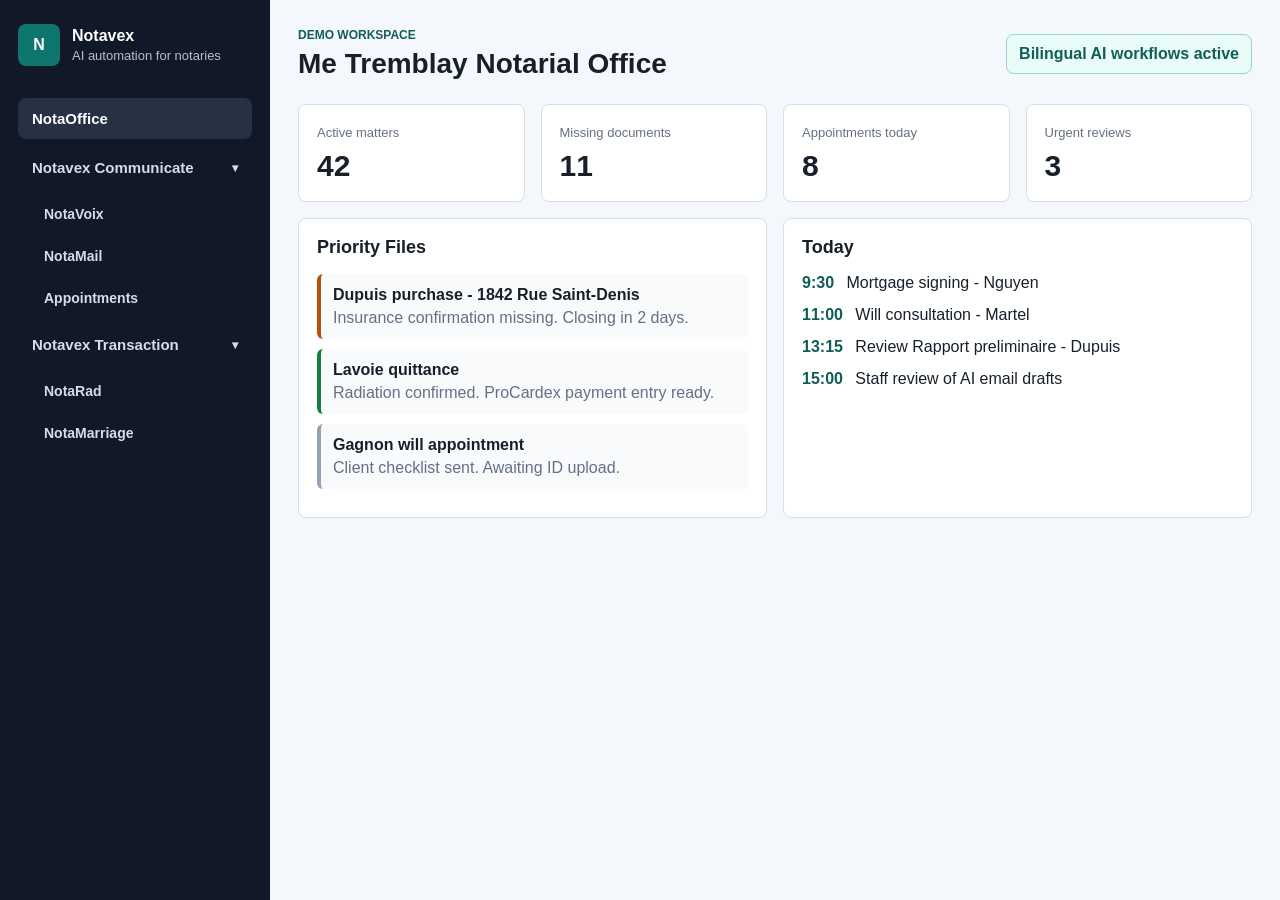
==== notarix-mockup/index.html @ 2f9be07c "Add Notavex demo site" ====
<!doctype html>
<html lang="en">
<head>
  <meta charset="utf-8">
  <meta name="viewport" content="width=device-width, initial-scale=1">
  <title>Notavex Demo</title>
  <link rel="stylesheet" href="styles.css">
</head>
<body>
  <aside class="sidebar">
    <div class="brand">
      <div class="mark">N</div>
      <div>
        <strong>Notavex</strong>
        <span>AI automation for notaries</span>
      </div>
    </div>
    <nav>
      <button class="nav active" data-view="office">NotaOffice</button>
      <button class="nav nav-parent" id="toggleCommunicate" type="button" aria-expanded="true">Notavex Communicate</button>
      <div class="nav-group" id="communicateGroup">
        <button class="nav nav-child" data-view="voix">NotaVoix</button>
        <button class="nav nav-child" data-view="mail">NotaMail</button>
        <button class="nav nav-child" data-view="appointments">Appointments</button>
      </div>
      <button class="nav nav-parent" id="toggleTransaction" type="button" aria-expanded="true">Notavex Transaction</button>
      <div class="nav-group" id="transactionGroup">
        <button class="nav nav-child" data-view="rad">NotaRad</button>
        <button class="nav nav-child" data-view="marriage">NotaMarriage</button>
      </div>
    </nav>
  </aside>

  <main>
    <header class="topbar">
      <div>
        <p class="eyebrow">Demo workspace</p>
        <h1>Me Tremblay Notarial Office</h1>
      </div>
      <div class="status-pill">Bilingual AI workflows active</div>
    </header>

    <section class="view active" id="office">
      <div class="metrics">
        <article><span>Active matters</span><strong>42</strong></article>
        <article><span>Missing documents</span><strong>11</strong></article>
        <article><span>Appointments today</span><strong>8</strong></article>
        <article><span>Urgent reviews</span><strong>3</strong></article>
      </div>
      <div class="grid two">
        <section class="panel">
          <h2>Priority Files</h2>
          <div class="matter warning">
            <strong>Dupuis purchase - 1842 Rue Saint-Denis</strong>
            <span>Insurance confirmation missing. Closing in 2 days.</span>
          </div>
          <div class="matter success">
            <strong>Lavoie quittance</strong>
            <span>Radiation confirmed. ProCardex payment entry ready.</span>
          </div>
          <div class="matter">
            <strong>Gagnon will appointment</strong>
            <span>Client checklist sent. Awaiting ID upload.</span>
          </div>
        </section>
        <section class="panel">
          <h2>Today</h2>
          <ul class="timeline">
            <li><b>9:30</b> Mortgage signing - Nguyen</li>
            <li><b>11:00</b> Will consultation - Martel</li>
            <li><b>13:15</b> Review Rapport preliminaire - Dupuis</li>
            <li><b>15:00</b> Staff review of AI email drafts</li>
          </ul>
        </section>
      </div>
    </section>

    <section class="view" id="voix">
      <div class="metrics">
        <article><span>Calls today</span><strong>16</strong></article>
        <article><span>Contacts captured</span><strong>11</strong></article>
        <article><span>Converted to email</span><strong>5</strong></article>
        <article><span>Succession billable</span><strong>3.25 h</strong></article>
      </div>
      <div class="voice-layout">
        <section class="panel call-list-panel">
          <div class="mail-list-head">
            <h2>Call Log</h2>
            <span>Name, number, and email captured</span>
          </div>
          <div class="call-scroll">
            <div class="call-section-title">Incoming Calls</div>
            <button class="call-row" data-call="realEstate">
              <strong>Mariana Costa</strong>
              <time>May 13, 2026 - 10:23</time>
              <span>Incoming call - Real estate</span>
              <em>Converted to email</em>
            </button>
            <button class="call-row" data-call="testament">
              <strong>Claire Bouchard</strong>
              <time>May 13, 2026 - 09:48</time>
              <span>Incoming call - Testament & Mandate</span>
              <em>Appointment booked</em>
            </button>
            <button class="call-row" data-call="consultation">
              <strong>Robert Paquette</strong>
              <time>May 12, 2026 - 14:02</time>
              <span>Incoming call - Consultation juridique</span>
              <em>Escalated</em>
            </button>
            <div class="call-section-title">Outgoing Calls</div>
            <button class="call-row active" data-call="succession">
              <strong>Amelie Roy</strong>
              <time>May 13, 2026 - 10:51</time>
              <span>Outgoing call - Succession</span>
              <em>18 min - billed 0.50 h</em>
            </button>
            <button class="call-row" data-call="copies">
              <strong>Julie Moreau</strong>
              <time>May 12, 2026 - 16:10</time>
              <span>Outgoing call - Certified copies</span>
              <em>6 min - no bill</em>
            </button>
          </div>
        </section>

        <section class="panel call-detail-panel">
          <div class="message-meta">
            <div>
              <p class="eyebrow">Call Transcript</p>
              <h2 id="callTitle">Outgoing call - Succession</h2>
            </div>
            <span id="callBilling">18 min - billed 0.50 h</span>
          </div>
          <dl class="call-facts">
            <dt>Client</dt><dd id="callClient">Amelie Roy</dd>
            <dt>Number</dt><dd id="callNumber">514-555-0198</dd>
            <dt>Email</dt><dd id="callEmail">amelie.roy@example.com</dd>
            <dt>Time</dt><dd id="callTime">May 13, 2026 - 10:51</dd>
            <dt>Direction</dt><dd id="callDirection">Outgoing</dd>
          </dl>
          <div class="transcript" id="callTranscript">
            <p><b>NotaVoix:</b> Bonjour, suis-je bien avec Mme Amelie Roy?</p>
            <p><b>Client:</b> Oui, c'est Amelie Roy.</p>
            <p><b>NotaVoix:</b> Merci. Je confirme que ce numero est le 514-555-0198. Je vous appelle au sujet du dossier de succession de votre pere.</p>
            <p><b>Summary:</b> Client identity confirmed, succession documents explained, follow-up email requested.</p>
          </div>
          <div class="actions">
            <button id="convertCallEmail" type="button">Convert to email</button>
            <button class="secondary" type="button">Attach to file</button>
            <button class="secondary" type="button">Create task</button>
          </div>
          <div id="callEmailLink" class="send-status">Email draft ready: succession checklist for Amelie Roy.</div>
        </section>
      </div>

      <div class="grid two">
        <section class="panel">
          <h2>Client Contacts</h2>
          <table class="contacts-table">
            <thead>
              <tr><th>Name</th><th>Phone</th><th>Email</th><th>Source</th></tr>
            </thead>
            <tbody>
              <tr><td>Amelie Roy</td><td>514-555-0198</td><td>amelie.roy@example.com</td><td>Succession call</td></tr>
              <tr><td>Mariana Costa</td><td>+55 21 5555-0148</td><td>mariana.costa@example.com</td><td>WhatsApp + call</td></tr>
              <tr><td>Claire Bouchard</td><td>438-555-0109</td><td>claire.bouchard@example.com</td><td>Testament call</td></tr>
              <tr><td>Robert Paquette</td><td>450-555-0177</td><td>robert.paquette@example.com</td><td>Consultation call</td></tr>
            </tbody>
          </table>
        </section>
        <section class="panel">
          <h2>Pickup Script</h2>
          <div class="checklist">
            <label><input type="checkbox" checked> Ask caller's full name before discussing the file</label>
            <label><input type="checkbox" checked> Capture phone number shown at pickup</label>
            <label><input type="checkbox" checked> Request and confirm email address for follow-up</label>
            <label><input type="checkbox" checked> Confirm service category</label>
            <label><input type="checkbox" checked> Log transcript and summary to contact record</label>
          </div>
        </section>
      </div>
    </section>

    <section class="view" id="mail">
      <div class="mail-toolbar panel">
        <div>
          <p class="eyebrow">NotaMail</p>
          <h2>Connected Mailbox</h2>
          <span>Synced with Gmail: reception@metremblay.ca</span>
        </div>
        <div class="mail-actions">
          <button type="button" id="composeMail">Compose</button>
          <button class="secondary" type="button">Sync Gmail</button>
        </div>
      </div>

      <div class="mailbox full">
        <section class="panel mail-folders">
          <button class="folder active" type="button">Unified Inbox <span>23</span></button>
          <button class="folder channel" type="button">Email <span>18</span></button>
          <button class="folder channel" type="button">WhatsApp <span>5</span></button>
          <button class="folder" type="button">Sent <span>42</span></button>
          <button class="folder" type="button">Drafts <span>7</span></button>
          <button class="folder" type="button">Scheduled <span>5</span></button>
          <button class="folder" type="button">Escalated <span>3</span></button>
          <button class="folder" type="button">Archived</button>
          <button class="category-toggle" type="button" id="toggleAiSections" aria-expanded="true">
            <span>AI Sections</span>
            <em>7</em>
          </button>
          <div class="category-group" id="aiSections">
            <button class="folder category" type="button">Real estate <span>9</span></button>
            <button class="folder category" type="button">Testament & Mandate <span>7</span></button>
            <button class="folder category" type="button">Quittance / mainlevee <span>6</span></button>
            <button class="folder category" type="button">Copies, declarations & invitations <span>5</span></button>
            <button class="folder category" type="button">Marriage et Contrat de Marriage <span>3</span></button>
            <button class="folder category" type="button">Consultation juridique <span>3</span></button>
            <button class="folder category" type="button">Succession <span>4</span></button>
          </div>
          <div class="sync-note">Messages stay in Gmail and WhatsApp Business. Notavex manages replies, labels, scheduling, and client-file logs from one place.</div>
        </section>

        <section class="panel mail-list">
          <div class="mail-list-head">
            <h2>Inbox</h2>
            <span>Last 5 shown</span>
          </div>
          <div class="email-scroll">
            <button class="email active" data-email="appointment">
              <strong>Sarah Pelletier</strong>
              <time>May 13, 2026 - 10:42</time>
              <span>Appointment request</span>
              <em><b>Email</b> Auto reply ready</em>
            </button>
            <button class="email whatsapp" data-email="whatsappRealEstate">
              <strong>Mariana Costa</strong>
              <time>May 13, 2026 - 10:36</time>
              <span>International real estate intake</span>
              <em><b>WhatsApp</b> Reply ready</em>
            </button>
            <button class="email" data-email="documents">
              <strong>Minh Nguyen</strong>
              <time>May 13, 2026 - 10:18</time>
              <span>Missing insurance proof</span>
              <em><b>Email</b> Draft ready</em>
            </button>
            <button class="email whatsapp" data-email="whatsappInvitation">
              <strong>Ahmed Benali</strong>
              <time>May 13, 2026 - 10:04</time>
              <span>Letter of invitation</span>
              <em><b>WhatsApp</b> Requirements ready</em>
            </button>
            <button class="email" data-email="legal">
              <strong>Elise Martel</strong>
              <time>May 13, 2026 - 09:57</time>
              <span>Question about servitude</span>
              <em><b>Email</b> Escalate</em>
            </button>
            <button class="email" data-email="sent">
              <strong>Me Tremblay</strong>
              <time>May 13, 2026 - 09:31</time>
              <span>Checklist sent to Marc Lavoie</span>
              <em><b>Email</b> Sent via Gmail</em>
            </button>
            <button class="email" data-email="testament">
              <strong>Claire Bouchard</strong>
              <time>May 13, 2026 - 08:44</time>
              <span>Testament & Mandate section</span>
              <em><b>Email</b> Checklist prepared</em>
            </button>
            <button class="email older whatsapp" data-email="whatsappSuccession">
              <strong>Sofia Pereira</strong>
              <time>May 12, 2026 - 17:10</time>
              <span>Succession from abroad</span>
              <em><b>WhatsApp</b> Intake ready</em>
            </button>
            <button class="email older" data-email="mandate">
              <strong>Andre Gagnon</strong>
              <time>May 12, 2026 - 16:20</time>
              <span>Testament & Mandate section</span>
              <em>Draft ready</em>
            </button>
            <button class="email older" data-email="quittance">
              <strong>Marc Lavoie</strong>
              <time>May 12, 2026 - 13:47</time>
              <span>Quittance/mainlevee follow-up</span>
              <em>Status reply ready</em>
            </button>
            <button class="email older" data-email="certifiedCopies">
              <strong>Julie Moreau</strong>
              <time>May 12, 2026 - 11:33</time>
              <span>Copies, declarations & invitations</span>
              <em>Fee reply ready</em>
            </button>
            <button class="email older" data-email="swornDeclaration">
              <strong>Karim Haddad</strong>
              <time>May 12, 2026 - 10:05</time>
              <span>Copies, declarations & invitations</span>
              <em>Appointment reply ready</em>
            </button>
            <button class="email older" data-email="invitation">
              <strong>Patricia Simard</strong>
              <time>May 11, 2026 - 16:52</time>
              <span>Copies, declarations & invitations</span>
              <em>Requirements ready</em>
            </button>
            <button class="email older" data-email="marriage">
              <strong>Laurence Cote</strong>
              <time>May 11, 2026 - 15:38</time>
              <span>Marriage et Contrat de Marriage</span>
              <em>Intake ready</em>
            </button>
            <button class="email older" data-email="consultation">
              <strong>Robert Paquette</strong>
              <time>May 11, 2026 - 14:26</time>
              <span>Consultation juridique</span>
              <em>Escalate to notary</em>
            </button>
            <button class="email older" data-email="succession">
              <strong>Amelie Roy</strong>
              <time>May 11, 2026 - 09:12</time>
              <span>Succession</span>
              <em>Intake checklist ready</em>
            </button>
          </div>
        </section>

        <section class="panel mail-reader">
          <div class="message-meta">
            <div>
              <p class="eyebrow">Message</p>
              <h2 id="emailSubject">Appointment request</h2>
            </div>
            <span id="emailStatus">Auto reply ready</span>
          </div>
          <div class="message-card" id="emailMessage">
            <p><b>From:</b> Sarah Pelletier &lt;sarah.pelletier@example.com&gt;</p>
            <p>Bonjour, j'aimerais prendre rendez-vous pour ouvrir un dossier d'achat immobilier. Avez-vous des disponibilites cette semaine?</p>
          </div>
          <h2>Reply Composer</h2>
          <div id="emailDraft" class="draft">
            <p>Bonjour Mme Pelletier,</p>
            <p>Merci pour votre message. Me Tremblay est disponible mardi a 10 h 30, mercredi a 14 h, ou jeudi a 9 h 15 pour votre rendez-vous de testament.</p>
            <p>Veuillez confirmer la plage qui vous convient.</p>
          </div>
          <div class="actions">
            <button id="sendMail" type="button">Send through Gmail</button>
            <button class="secondary">Edit</button>
            <button class="secondary">Schedule</button>
          </div>
          <div id="sendStatus" class="send-status">Ready to send from reception@metremblay.ca.</div>
        </section>
      </div>

      <section class="panel compose-panel" id="composePanel">
        <div class="message-meta">
          <div>
            <p class="eyebrow">New Email</p>
            <h2>Compose in Notavex</h2>
          </div>
          <span>Will send through Gmail</span>
        </div>
        <form class="compose-form">
          <label>To <input type="email" value="client@example.com"></label>
          <label>Subject <input type="text" value="Documents requis pour votre rendez-vous"></label>
          <label>Message <textarea>Bonjour, voici la liste des documents requis pour votre rendez-vous. Vous pouvez les transmettre par le lien securise ci-dessous.</textarea></label>
          <div class="actions">
            <button type="button" id="sendComposedMail">Send</button>
            <button class="secondary" type="button" id="closeCompose">Close</button>
          </div>
        </form>
      </section>
    </section>

    <section class="view" id="appointments">
      <div class="metrics">
        <article><span>Booked today</span><strong>8</strong></article>
        <article><span>Confirmed</span><strong>6</strong></article>
        <article><span>Waiting for documents</span><strong>4</strong></article>
        <article><span>Open slots</span><strong>5</strong></article>
      </div>
      <div class="calendar-shell">
        <section class="panel calendar-panel">
          <div class="calendar-head">
            <div>
              <h2>Appointment Calendar</h2>
              <span>Week of May 18, 2026</span>
            </div>
            <div class="calendar-controls">
              <button class="secondary" type="button">Today</button>
              <button class="secondary" type="button">Week</button>
            </div>
          </div>
          <div class="calendar-grid">
            <div class="time-col">
              <span></span>
              <span>09:00</span>
              <span>10:00</span>
              <span>11:00</span>
              <span>12:00</span>
              <span>13:00</span>
              <span>14:00</span>
              <span>15:00</span>
            </div>
            <div class="day-col">
              <div class="day-head">Mon <strong>18</strong></div>
              <button class="calendar-event confirmed" data-appointment="nguyen">
                <time>09:30</time>
                <strong>Mortgage signing</strong>
                <span>Minh Nguyen</span>
              </button>
              <button class="calendar-event open" type="button">
                <time>14:00</time>
                <strong>Open slot</strong>
                <span>45 min</span>
              </button>
            </div>
            <div class="day-col">
              <div class="day-head">Tue <strong>19</strong></div>
              <button class="calendar-event warning" data-appointment="martel">
                <time>11:00</time>
                <strong>Will consultation</strong>
                <span>Elise Martel</span>
              </button>
              <button class="calendar-event internal" data-appointment="dupuis">
                <time>13:15</time>
                <strong>Rapport review</strong>
                <span>Dupuis purchase</span>
              </button>
            </div>
            <div class="day-col today">
              <div class="day-head">Wed <strong>20</strong></div>
              <button class="calendar-event new selected" data-appointment="pelletier">
                <time>14:00</time>
                <strong>Real estate intake</strong>
                <span>Sarah Pelletier</span>
              </button>
            </div>
            <div class="day-col">
              <div class="day-head">Thu <strong>21</strong></div>
              <button class="calendar-event open" type="button">
                <time>09:15</time>
                <strong>Open slot</strong>
                <span>60 min</span>
              </button>
              <button class="calendar-event confirmed" data-appointment="lavoie">
                <time>15:30</time>
                <strong>Quittance follow-up</strong>
                <span>Marc Lavoie</span>
              </button>
            </div>
            <div class="day-col">
              <div class="day-head">Fri <strong>22</strong></div>
              <button class="calendar-event open" type="button">
                <time>11:30</time>
                <strong>Open slot</strong>
                <span>30 min</span>
              </button>
            </div>
          </div>
        </section>

        <section class="panel appointment-detail">
          <p class="eyebrow">Appointment Details</p>
          <h2 id="detailTitle">Real estate intake</h2>
          <dl>
            <dt>Client</dt><dd id="detailClient">Sarah Pelletier</dd>
            <dt>Time</dt><dd id="detailTime">Wednesday, May 20 at 14:00</dd>
            <dt>Status</dt><dd id="detailStatus">Tracked booking</dd>
            <dt>Source</dt><dd id="detailSource">Booked by NotaMail</dd>
            <dt>Documents</dt><dd id="detailDocs">Checklist sent, ID pending</dd>
          </dl>
          <div class="detail-actions">
            <button type="button">Confirm</button>
            <button class="secondary" type="button">Reschedule</button>
          </div>
          <h2>Book Appointment</h2>
          <form class="booking-form">
            <label>
              Client
              <input type="text" value="Sarah Pelletier">
            </label>
            <label>
              Service
              <select>
                <option>Real estate purchase</option>
                <option>Will consultation</option>
                <option>Mandate of protection</option>
                <option>Marriage contract</option>
              </select>
            </label>
            <label>
              Preferred language
              <select>
                <option>French</option>
                <option>English</option>
              </select>
            </label>
            <label>
              Slot
              <select>
                <option>Thursday, 14:00</option>
                <option>Friday, 09:15</option>
                <option>Friday, 11:30</option>
              </select>
            </label>
            <button type="button" id="bookAppointment">Book and send checklist</button>
          </form>
        </section>
      </div>

      <div class="grid two">
        <section class="panel">
          <h2>Available Slots</h2>
          <div class="slot-grid">
            <button class="slot">Thu 14:00</button>
            <button class="slot">Fri 09:15</button>
            <button class="slot">Fri 11:30</button>
            <button class="slot">Mon 10:00</button>
            <button class="slot">Mon 15:45</button>
          </div>
        </section>
        <section class="panel">
          <h2>Automation Tracking</h2>
          <div class="checklist">
            <label><input type="checkbox" checked> Calendar invite sent</label>
            <label><input type="checkbox" checked> SMS confirmation queued</label>
            <label><input type="checkbox" checked> Document checklist selected</label>
            <label><input type="checkbox" checked> Reminder scheduled 5 business days before</label>
          </div>
        </section>
      </div>
    </section>

    <section class="view" id="rad">
      <section class="panel wide">
        <h2>Quittance / Mainlevee Workflow</h2>
        <div class="steps">
          <div class="step done">Mandate accepted</div>
          <div class="step done">Certified statement received</div>
          <div class="step done">Draft generated</div>
          <div class="step done">Registry submitted</div>
          <div class="step current">Index confirmation</div>
          <div class="step">ProCardex payment</div>
        </div>
      </section>
      <div class="grid two">
        <section class="panel">
          <h2>File Data</h2>
          <dl>
            <dt>Client</dt><dd>Marc Lavoie</dd>
            <dt>Lot</dt><dd>2 345 991, Montreal</dd>
            <dt>Creditor</dt><dd>Banque Nationale</dd>
            <dt>Act</dt><dd>Quittance totale</dd>
          </dl>
        </section>
        <section class="panel">
          <h2>Compliance Gate</h2>
          <div class="checklist">
            <label><input type="checkbox" checked> Certificat de requisition received</label>
            <label><input type="checkbox" checked> Inscription number captured</label>
            <label><input type="checkbox"> Radiation visible on Index des immeubles</label>
            <label><input type="checkbox"> Payment entry released</label>
          </div>
        </section>
      </div>
      <section class="panel wide">
        <p class="eyebrow">NotaRad Subsection</p>
        <h2>NotaRapport - Lender Report Automation</h2>
        <table>
          <thead>
            <tr><th>Report</th><th>Status</th><th>Blocking Item</th><th>Next Action</th></tr>
          </thead>
          <tbody>
            <tr><td>Rapport preliminaire</td><td>Ready for review</td><td>None</td><td>Notary signature</td></tr>
            <tr><td>Insurance validation</td><td>Flagged</td><td>Lender clause missing</td><td>Request corrected proof</td></tr>
            <tr><td>Rapport final</td><td>Pending</td><td>Publication number</td><td>Wait for registry confirmation</td></tr>
          </tbody>
        </table>
      </section>
    </section>

    <section class="view" id="marriage">
      <div class="metrics">
        <article><span>Active marriage files</span><strong>12</strong></article>
        <article><span>Contracts in draft</span><strong>5</strong></article>
        <article><span>Ceremonies scheduled</span><strong>4</strong></article>
        <article><span>Missing documents</span><strong>7</strong></article>
      </div>
      <section class="panel wide">
        <p class="eyebrow">Notavex Transaction</p>
        <h2>NotaMarriage</h2>
        <div class="steps">
          <div class="step done">Client intake</div>
          <div class="step done">Identity verified</div>
          <div class="step current">Contract draft</div>
          <div class="step">Review meeting</div>
          <div class="step">Marriage ceremony</div>
          <div class="step">Archive file</div>
        </div>
      </section>
      <div class="grid two">
        <section class="panel">
          <h2>Contracts</h2>
          <div class="matter warning">
            <strong>Cote / Tremblay marriage contract</strong>
            <span>Draft ready. Financial disclosure checklist pending.</span>
          </div>
          <div class="matter">
            <strong>Nguyen / Roy contract update</strong>
            <span>Review meeting scheduled for Friday at 11:30.</span>
          </div>
        </section>
        <section class="panel">
          <h2>Marriage</h2>
          <div class="matter success">
            <strong>Laurence Cote ceremony</strong>
            <span>Ceremony scheduled. IDs received for both future spouses.</span>
          </div>
          <div class="matter">
            <strong>Benali / Simard inquiry</strong>
            <span>Waiting for date, venue, and witness information.</span>
          </div>
        </section>
      </div>
      <section class="panel wide">
        <h2>Required Information</h2>
        <table>
          <thead>
            <tr><th>Workflow</th><th>Required Items</th><th>Status</th><th>Next Action</th></tr>
          </thead>
          <tbody>
            <tr><td>Contracts</td><td>IDs, civil status, assets/debts summary, matrimonial regime instructions</td><td>Drafting</td><td>Send disclosure reminder</td></tr>
            <tr><td>Marriage</td><td>IDs, birth details, ceremony date, witnesses, location</td><td>Scheduled</td><td>Confirm ceremony packet</td></tr>
          </tbody>
        </table>
      </section>
    </section>
  </main>

  <script src="script.js"></script>
</body>
</html>
---- notarix-mockup/styles.css ----
:root {
  --ink: #17202a;
  --muted: #667085;
  --line: #d8dee8;
  --panel: #ffffff;
  --soft: #f4f7fb;
  --accent: #0f766e;
  --accent-dark: #115e59;
  --warn: #b45309;
  --good: #15803d;
}

* {
  box-sizing: border-box;
}

body {
  margin: 0;
  min-height: 100vh;
  color: var(--ink);
  background: var(--soft);
  font-family: Arial, Helvetica, sans-serif;
  display: flex;
}

.sidebar {
  width: 270px;
  background: #111827;
  color: white;
  padding: 24px 18px;
  display: flex;
  flex-direction: column;
  gap: 32px;
}

.brand {
  display: flex;
  gap: 12px;
  align-items: center;
}

.brand span {
  display: block;
  color: #b8c0cc;
  font-size: 13px;
  margin-top: 3px;
}

.mark {
  width: 42px;
  height: 42px;
  display: grid;
  place-items: center;
  background: var(--accent);
  border-radius: 8px;
  font-weight: 800;
}

nav {
  display: grid;
  gap: 8px;
}

.nav {
  border: 0;
  border-radius: 8px;
  padding: 12px 14px;
  text-align: left;
  color: #d7dde8;
  background: transparent;
  font-size: 15px;
  cursor: pointer;
}

.nav.active,
.nav:hover {
  background: #263244;
  color: white;
}

.nav-parent {
  display: flex;
  align-items: center;
  justify-content: space-between;
}

.nav-parent::after {
  content: "▾";
  font-size: 12px;
}

.nav-parent[aria-expanded="false"]::after {
  content: "▸";
}

.nav-group {
  display: grid;
  gap: 6px;
  padding-left: 14px;
}

.nav-group.collapsed {
  display: none;
}

.nav-child {
  font-size: 14px;
  padding: 10px 12px;
}

main {
  flex: 1;
  padding: 28px;
  overflow: auto;
}

.topbar {
  display: flex;
  align-items: center;
  justify-content: space-between;
  gap: 20px;
  margin-bottom: 24px;
}

.eyebrow {
  margin: 0 0 6px;
  color: var(--accent-dark);
  font-weight: 700;
  text-transform: uppercase;
  font-size: 12px;
}

h1,
h2 {
  margin: 0;
  letter-spacing: 0;
}

h1 {
  font-size: 28px;
}

h2 {
  font-size: 18px;
  margin-bottom: 16px;
}

.status-pill {
  border: 1px solid #99d5ce;
  background: #e9fbf8;
  color: var(--accent-dark);
  padding: 10px 12px;
  border-radius: 8px;
  font-weight: 700;
  white-space: nowrap;
}

.view {
  display: none;
}

.view.active {
  display: block;
}

.metrics,
.grid,
.mailbox,
.calendar-shell {
  display: grid;
  gap: 16px;
}

.metrics {
  grid-template-columns: repeat(4, minmax(0, 1fr));
  margin-bottom: 16px;
}

.metrics article,
.panel {
  background: var(--panel);
  border: 1px solid var(--line);
  border-radius: 8px;
  padding: 18px;
}

.metrics span {
  color: var(--muted);
  font-size: 13px;
}

.metrics strong {
  display: block;
  font-size: 30px;
  margin-top: 8px;
}

.two,
.mailbox {
  grid-template-columns: repeat(2, minmax(0, 1fr));
}

.mailbox.full {
  grid-template-columns: 190px 280px minmax(0, 1fr);
  align-items: start;
}

.wide {
  margin-bottom: 16px;
}

.matter {
  border-left: 4px solid #94a3b8;
  padding: 12px;
  background: #f8fafc;
  margin-bottom: 10px;
  border-radius: 6px;
}

.matter strong,
.matter span {
  display: block;
}

.matter span {
  color: var(--muted);
  margin-top: 5px;
}

.matter.warning {
  border-color: var(--warn);
}

.matter.success {
  border-color: var(--good);
}

.timeline {
  list-style: none;
  padding: 0;
  margin: 0;
  display: grid;
  gap: 14px;
}

.timeline b {
  color: var(--accent-dark);
  margin-right: 8px;
}

.call-layout,
.voice-layout {
  display: grid;
  grid-template-columns: 260px 1fr;
  gap: 16px;
}

.voice-layout {
  grid-template-columns: 360px minmax(0, 1fr);
  align-items: start;
  margin-bottom: 16px;
}

.phone-card {
  border: 1px solid var(--line);
  border-radius: 8px;
  padding: 18px;
  background: #f8fafc;
  display: grid;
  gap: 12px;
}

.phone-card span {
  color: var(--muted);
}

.phone-card strong {
  font-size: 22px;
}

.call-list-panel {
  display: grid;
  gap: 12px;
}

.call-scroll {
  max-height: 440px;
  overflow-y: auto;
  padding-right: 4px;
}

.call-section-title {
  color: var(--muted);
  font-size: 12px;
  font-weight: 800;
  margin: 8px 0 6px;
  text-transform: uppercase;
}

.call-row {
  width: 100%;
  display: grid;
  gap: 4px;
  margin-bottom: 10px;
  border: 1px solid var(--line);
  border-left: 4px solid #94a3b8;
  background: #f8fafc;
  color: var(--ink);
  text-align: left;
}

.call-row.active {
  border-color: #99d5ce;
  border-left-color: var(--accent);
  background: #e9fbf8;
}

.call-row strong,
.call-row time,
.call-row span,
.call-row em {
  display: block;
}

.call-row time,
.call-row span,
.call-row em {
  color: var(--muted);
  font-size: 13px;
}

.call-row em {
  color: var(--accent-dark);
  font-style: normal;
  font-weight: 800;
}

.call-facts {
  grid-template-columns: 88px 1fr;
  margin-bottom: 14px;
}

.contacts-table th,
.contacts-table td {
  font-size: 13px;
}

button {
  border: 0;
  background: var(--accent);
  color: white;
  border-radius: 8px;
  padding: 11px 14px;
  font-weight: 700;
  cursor: pointer;
}

button.secondary {
  background: #e5e7eb;
  color: var(--ink);
}

.transcript,
.draft,
.message-card {
  min-height: 190px;
  border: 1px solid var(--line);
  border-radius: 8px;
  padding: 16px;
  background: white;
  line-height: 1.5;
}

.message-card {
  min-height: 128px;
  margin-bottom: 16px;
}

.checklist {
  display: grid;
  gap: 12px;
}

.checklist label {
  display: flex;
  gap: 10px;
  align-items: center;
}

.mail-toolbar {
  display: flex;
  justify-content: space-between;
  gap: 16px;
  align-items: center;
  margin-bottom: 16px;
}

.mail-toolbar span,
.sync-note {
  color: var(--muted);
  font-size: 13px;
}

.mail-actions {
  display: flex;
  gap: 10px;
}

.mail-folders,
.mail-list {
  display: grid;
  gap: 8px;
}

.mail-list-head {
  display: flex;
  justify-content: space-between;
  gap: 10px;
  align-items: center;
}

.mail-list-head span {
  color: var(--muted);
  font-size: 12px;
  font-weight: 800;
}

.email-scroll {
  max-height: 525px;
  overflow-y: auto;
  padding-right: 4px;
}

.email-scroll::after {
  content: "Scroll for older messages";
  display: block;
  color: var(--muted);
  font-size: 12px;
  font-weight: 700;
  padding: 8px 4px 0;
  text-align: center;
}

.folder,
.category-toggle,
.email {
  width: 100%;
  display: flex;
  justify-content: space-between;
  gap: 10px;
  margin-bottom: 10px;
  background: #f8fafc;
  color: var(--ink);
  border: 1px solid var(--line);
}

.folder {
  margin-bottom: 0;
}

.folder span {
  color: var(--accent-dark);
}

.folder.active {
  background: #e9fbf8;
  border-color: #99d5ce;
}

.folder.channel {
  background: #fff;
}

.folder.category {
  padding-top: 9px;
  padding-bottom: 9px;
  font-size: 13px;
}

.category-toggle {
  align-items: center;
  margin: 10px 0 0;
  background: #eef2ff;
  color: #3730a3;
  border-color: #c7d2fe;
}

.category-toggle::before {
  content: "▾";
  font-size: 13px;
}

.category-toggle[aria-expanded="false"]::before {
  content: "▸";
}

.category-toggle em {
  background: white;
  border-radius: 8px;
  color: #3730a3;
  font-style: normal;
  padding: 4px 8px;
}

.category-group {
  display: grid;
  gap: 8px;
}

.category-group.collapsed {
  display: none;
}

.email.active {
  background: #e9fbf8;
  border-color: #99d5ce;
}

.email.whatsapp {
  border-left: 4px solid #16a34a;
}

.email {
  display: grid;
  text-align: left;
}

.email strong,
.email span,
.email em,
.email time {
  display: block;
}

.email span,
.email em,
.email time {
  color: var(--muted);
  font-size: 13px;
}

.email time {
  font-size: 12px;
}

.email em {
  color: var(--accent-dark);
  font-style: normal;
  font-weight: 700;
}

.email em b {
  display: inline-block;
  margin-right: 5px;
  border-radius: 8px;
  background: #dcfce7;
  color: #166534;
  padding: 2px 6px;
}

.message-meta {
  display: flex;
  justify-content: space-between;
  gap: 12px;
  align-items: start;
  margin-bottom: 14px;
}

.message-meta span,
.send-status {
  border-radius: 8px;
  background: #e9fbf8;
  color: var(--accent-dark);
  font-size: 12px;
  font-weight: 800;
  padding: 7px 9px;
}

.send-status {
  display: inline-block;
  margin-top: 12px;
}

.compose-panel {
  display: none;
  margin-top: 16px;
}

.compose-panel.open {
  display: block;
}

.compose-form {
  display: grid;
  gap: 12px;
}

.compose-form label {
  display: grid;
  gap: 6px;
  color: var(--muted);
  font-size: 13px;
  font-weight: 700;
}

.compose-form input,
.compose-form textarea {
  width: 100%;
  border: 1px solid var(--line);
  border-radius: 8px;
  color: var(--ink);
  background: white;
  font: inherit;
  padding: 11px 12px;
}

.compose-form textarea {
  min-height: 120px;
  resize: vertical;
}

.actions {
  display: flex;
  gap: 10px;
  margin-top: 14px;
}

.calendar-shell {
  grid-template-columns: minmax(0, 1.7fr) minmax(320px, 0.8fr);
  align-items: start;
  margin-bottom: 16px;
}

.calendar-panel {
  overflow: auto;
}

.calendar-head {
  display: flex;
  justify-content: space-between;
  gap: 16px;
  align-items: start;
  margin-bottom: 16px;
}

.calendar-head span {
  color: var(--muted);
  display: block;
  margin-top: 6px;
}

.calendar-controls {
  display: flex;
  gap: 8px;
}

.calendar-grid {
  min-width: 0;
  display: grid;
  grid-template-columns: 46px repeat(5, minmax(88px, 1fr));
  border: 1px solid var(--line);
  border-radius: 8px;
  overflow: hidden;
  background: white;
}

.time-col,
.day-col {
  display: grid;
  grid-template-rows: 48px repeat(7, 64px);
  border-right: 1px solid var(--line);
}

.time-col {
  background: #f8fafc;
}

.time-col span {
  border-bottom: 1px solid var(--line);
  color: var(--muted);
  font-size: 11px;
  padding: 8px 5px;
}

.day-col {
  position: relative;
}

.day-col:last-child {
  border-right: 0;
}

.day-col::before {
  content: "";
  position: absolute;
  inset: 48px 0 0;
  background: repeating-linear-gradient(to bottom, transparent 0, transparent 63px, var(--line) 64px);
  pointer-events: none;
}

.day-col.today {
  background: #f0fdfa;
}

.day-head {
  position: relative;
  z-index: 1;
  border-bottom: 1px solid var(--line);
  background: #f8fafc;
  color: var(--muted);
  padding: 8px;
  font-size: 12px;
  font-weight: 700;
}

.day-head strong {
  display: block;
  color: var(--ink);
  font-size: 16px;
}

.calendar-event {
  position: relative;
  z-index: 2;
  margin: 5px;
  min-height: 58px;
  align-self: start;
  border: 1px solid #99d5ce;
  border-left: 4px solid var(--accent);
  background: #e9fbf8;
  color: var(--ink);
  text-align: left;
  display: grid;
  gap: 2px;
  padding: 7px;
}

.calendar-event time,
.calendar-event span {
  color: var(--muted);
  font-size: 12px;
  font-weight: 700;
}

.calendar-event strong {
  font-size: 12px;
}

.calendar-event.confirmed {
  border-color: #a7f3d0;
  border-left-color: var(--good);
  background: #ecfdf5;
}

.calendar-event.warning {
  border-color: #fbbf24;
  border-left-color: var(--warn);
  background: #fffbeb;
}

.calendar-event.internal {
  border-color: #c7d2fe;
  border-left-color: #4f46e5;
  background: #eef2ff;
}

.calendar-event.open {
  border-color: #d8dee8;
  border-left-color: #94a3b8;
  background: #f8fafc;
  color: var(--muted);
}

.calendar-event.selected {
  outline: 3px solid #fbbf24;
  outline-offset: 1px;
}

.appointment-detail dl {
  grid-template-columns: 94px 1fr;
  margin-bottom: 16px;
}

.detail-actions {
  display: flex;
  gap: 10px;
  margin: 12px 0 22px;
}

.booking-form {
  display: grid;
  gap: 13px;
}

.booking-form label {
  display: grid;
  gap: 6px;
  color: var(--muted);
  font-size: 13px;
  font-weight: 700;
}

.booking-form input,
.booking-form select {
  width: 100%;
  border: 1px solid var(--line);
  border-radius: 8px;
  color: var(--ink);
  background: white;
  font: inherit;
  padding: 11px 12px;
}

.slot-grid {
  display: grid;
  grid-template-columns: repeat(5, minmax(0, 1fr));
  gap: 10px;
}

.slot {
  min-height: 48px;
  background: #e9fbf8;
  color: var(--accent-dark);
  border: 1px solid #99d5ce;
}

.steps {
  display: grid;
  grid-template-columns: repeat(6, minmax(0, 1fr));
  gap: 10px;
}

.step {
  border: 1px solid var(--line);
  border-radius: 8px;
  min-height: 82px;
  padding: 12px;
  display: flex;
  align-items: center;
  justify-content: center;
  text-align: center;
  background: #f8fafc;
  font-weight: 700;
}

.step.done {
  border-color: #a7f3d0;
  background: #ecfdf5;
  color: #166534;
}

.step.current {
  border-color: #fbbf24;
  background: #fffbeb;
  color: #92400e;
}

dl {
  display: grid;
  grid-template-columns: 110px 1fr;
  gap: 10px;
  margin: 0;
}

dt {
  color: var(--muted);
}

dd {
  margin: 0;
  font-weight: 700;
}

table {
  width: 100%;
  border-collapse: collapse;
}

th,
td {
  border-bottom: 1px solid var(--line);
  padding: 13px 10px;
  text-align: left;
}

th {
  color: var(--muted);
  font-size: 13px;
}

@media (max-width: 880px) {
  body {
    display: block;
  }

  .sidebar {
    width: auto;
  }

  .metrics,
  .two,
  .mailbox,
  .mailbox.full,
  .calendar-shell,
  .voice-layout,
  .call-layout,
  .steps,
  .slot-grid {
    grid-template-columns: 1fr;
  }

  .topbar {
    align-items: flex-start;
    flex-direction: column;
  }
}
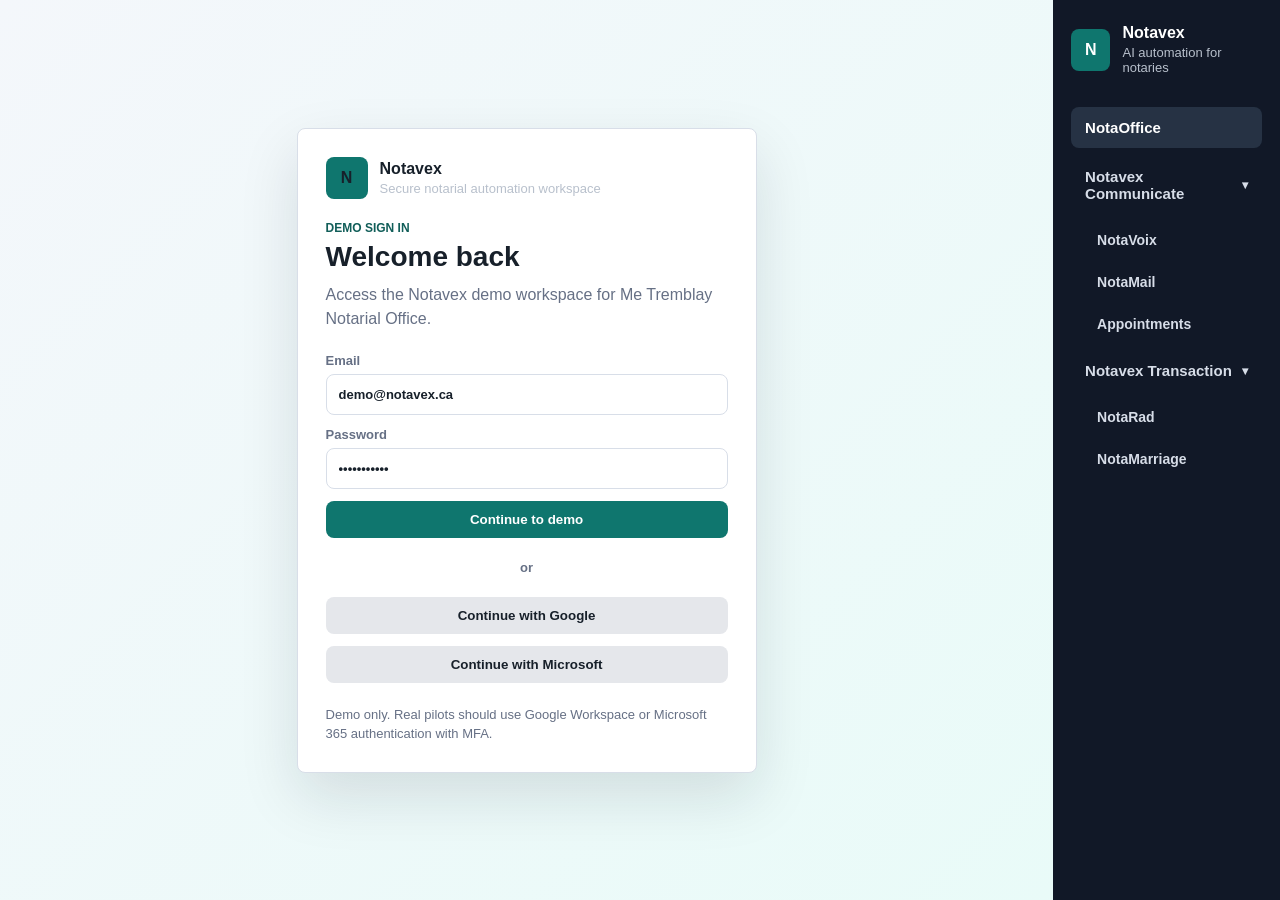
==== commit fa3e1fe7: "Add demo sign in screen" ====
--- a/notarix-mockup/index.html
+++ b/notarix-mockup/index.html
@@ -7,7 +7,41 @@
   <link rel="stylesheet" href="styles.css">
 </head>
 <body>
-  <aside class="sidebar">
+  <section class="signin-screen" id="signinScreen">
+    <div class="signin-panel">
+      <div class="brand signin-brand">
+        <div class="mark">N</div>
+        <div>
+          <strong>Notavex</strong>
+          <span>Secure notarial automation workspace</span>
+        </div>
+      </div>
+      <div>
+        <p class="eyebrow">Demo Sign In</p>
+        <h1>Welcome back</h1>
+        <p class="signin-copy">Access the Notavex demo workspace for Me Tremblay Notarial Office.</p>
+      </div>
+      <form class="signin-form">
+        <label>
+          Email
+          <input type="email" value="demo@notavex.ca">
+        </label>
+        <label>
+          Password
+          <input type="password" value="notavexdemo">
+        </label>
+        <button type="button" id="signinButton">Continue to demo</button>
+      </form>
+      <div class="signin-divider">or</div>
+      <div class="signin-sso">
+        <button class="secondary" type="button" id="googleSignin">Continue with Google</button>
+        <button class="secondary" type="button" id="microsoftSignin">Continue with Microsoft</button>
+      </div>
+      <p class="signin-note">Demo only. Real pilots should use Google Workspace or Microsoft 365 authentication with MFA.</p>
+    </div>
+  </section>
+
+  <aside class="sidebar app-shell" hidden>
     <div class="brand">
       <div class="mark">N</div>
       <div>
@@ -31,7 +65,7 @@
     </nav>
   </aside>
 
-  <main>
+  <main class="app-shell" hidden>
     <header class="topbar">
       <div>
         <p class="eyebrow">Demo workspace</p>
--- a/notarix-mockup/styles.css
+++ b/notarix-mockup/styles.css
@@ -21,6 +21,82 @@
   background: var(--soft);
   font-family: Arial, Helvetica, sans-serif;
   display: flex;
+}
+
+.signin-screen {
+  width: 100%;
+  min-height: 100vh;
+  display: grid;
+  place-items: center;
+  padding: 24px;
+  background: linear-gradient(135deg, #f4f7fb 0%, #e9fbf8 100%);
+}
+
+.signin-screen.hidden {
+  display: none;
+}
+
+.signin-panel {
+  width: min(460px, 100%);
+  display: grid;
+  gap: 22px;
+  background: white;
+  border: 1px solid var(--line);
+  border-radius: 8px;
+  padding: 28px;
+  box-shadow: 0 24px 60px rgba(17, 24, 39, 0.12);
+}
+
+.signin-brand {
+  color: var(--ink);
+}
+
+.signin-brand span,
+.signin-copy,
+.signin-note {
+  color: var(--muted);
+}
+
+.signin-copy,
+.signin-note {
+  line-height: 1.5;
+  margin: 10px 0 0;
+}
+
+.signin-note {
+  font-size: 13px;
+  margin: 0;
+}
+
+.signin-form,
+.signin-sso {
+  display: grid;
+  gap: 12px;
+}
+
+.signin-form label {
+  display: grid;
+  gap: 6px;
+  color: var(--muted);
+  font-size: 13px;
+  font-weight: 700;
+}
+
+.signin-form input {
+  width: 100%;
+  border: 1px solid var(--line);
+  border-radius: 8px;
+  color: var(--ink);
+  background: white;
+  font: inherit;
+  padding: 12px;
+}
+
+.signin-divider {
+  color: var(--muted);
+  font-size: 13px;
+  font-weight: 700;
+  text-align: center;
 }
 
 .sidebar {
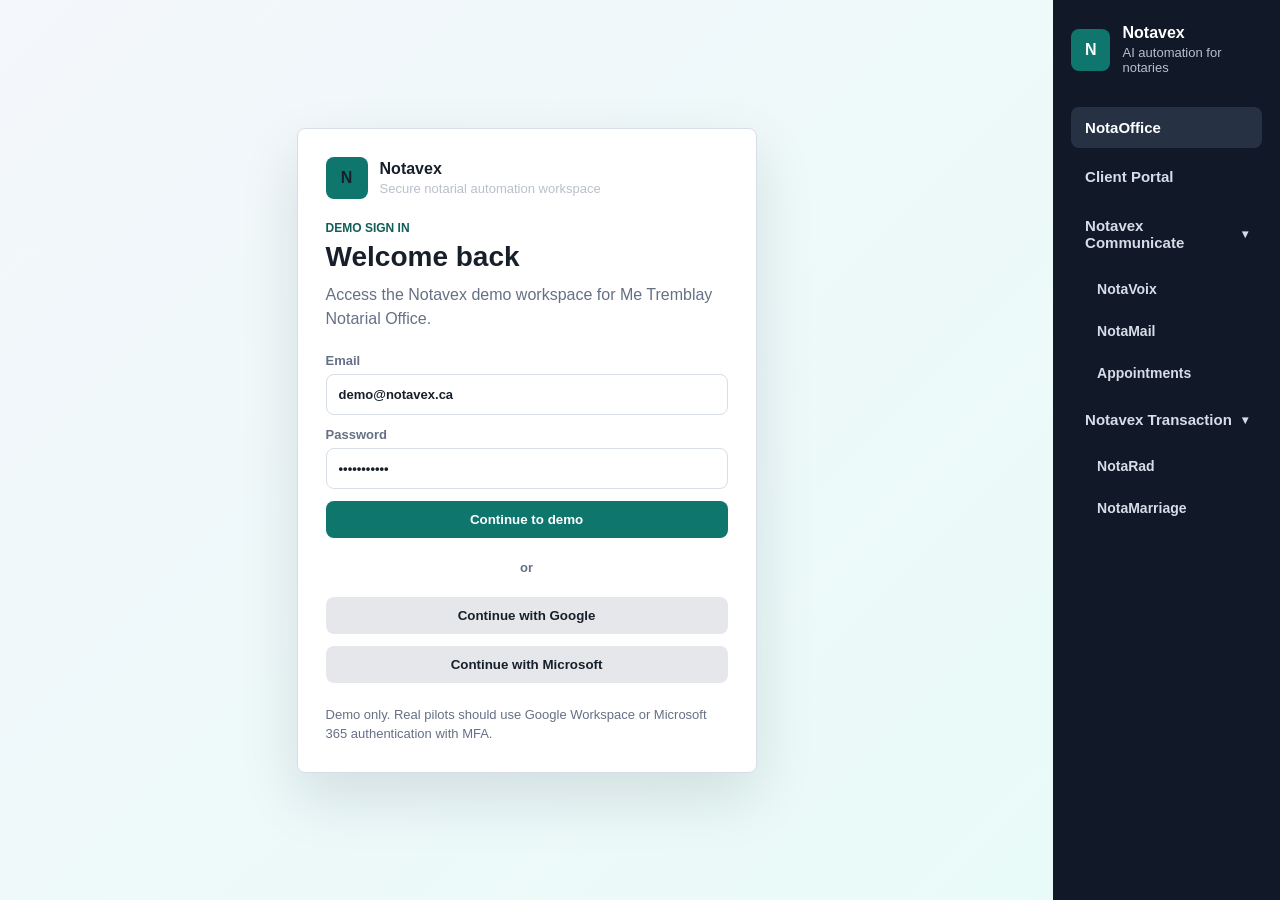
==== commit d6b6166e: "Add client portal and billing drilldowns" ====
--- a/notarix-mockup/index.html
+++ b/notarix-mockup/index.html
@@ -51,6 +51,7 @@
     </div>
     <nav>
       <button class="nav active" data-view="office">NotaOffice</button>
+      <button class="nav" data-view="clients">Client Portal</button>
       <button class="nav nav-parent" id="toggleCommunicate" type="button" aria-expanded="true">Notavex Communicate</button>
       <div class="nav-group" id="communicateGroup">
         <button class="nav nav-child" data-view="voix">NotaVoix</button>
@@ -78,7 +79,7 @@
       <div class="metrics">
         <article><span>Active matters</span><strong>42</strong></article>
         <article><span>Missing documents</span><strong>11</strong></article>
-        <article><span>Appointments today</span><strong>8</strong></article>
+        <article><span>Appointments on June 10, 2026</span><strong>8</strong></article>
         <article><span>Urgent reviews</span><strong>3</strong></article>
       </div>
       <div class="grid two">
@@ -98,13 +99,103 @@
           </div>
         </section>
         <section class="panel">
-          <h2>Today</h2>
+          <h2>Wednesday, June 10, 2026</h2>
           <ul class="timeline">
             <li><b>9:30</b> Mortgage signing - Nguyen</li>
             <li><b>11:00</b> Will consultation - Martel</li>
             <li><b>13:15</b> Review Rapport preliminaire - Dupuis</li>
             <li><b>15:00</b> Staff review of AI email drafts</li>
           </ul>
+        </section>
+      </div>
+    </section>
+
+    <section class="view" id="clients">
+      <div class="metrics">
+        <article><span>Client files</span><strong>128</strong></article>
+        <article><span>Open matters</span><strong>42</strong></article>
+        <article><span>Communications logged</span><strong>314</strong></article>
+        <article><span>Documents stored</span><strong>267</strong></article>
+      </div>
+      <div class="client-portal">
+        <section class="panel client-list-panel">
+          <div class="mail-list-head">
+            <h2>Client Files</h2>
+            <span>Search by client or matter</span>
+          </div>
+          <div class="client-search">
+            <input type="search" value="succession">
+          </div>
+          <div class="client-list">
+            <button class="client-row active" data-client="amelie">
+              <strong>Amelie Roy</strong>
+              <span>Succession - Estate of Jean Roy</span>
+              <em>Calls, emails, documents, billable time</em>
+            </button>
+            <button class="client-row" data-client="mariana">
+              <strong>Mariana Costa</strong>
+              <span>Real estate purchase</span>
+              <em>WhatsApp, call, secure upload</em>
+            </button>
+            <button class="client-row" data-client="claire">
+              <strong>Claire Bouchard</strong>
+              <span>Testament & Mandate</span>
+              <em>Appointment, checklist, draft notes</em>
+            </button>
+            <button class="client-row" data-client="marc">
+              <strong>Marc Lavoie</strong>
+              <span>Quittance follow-up</span>
+              <em>NotaRad, email, registry status</em>
+            </button>
+          </div>
+        </section>
+
+        <section class="panel client-file-panel">
+          <div class="message-meta">
+            <div>
+              <p class="eyebrow">Client File</p>
+              <h2 id="clientName">Amelie Roy</h2>
+            </div>
+            <span id="clientStatus">Open succession file</span>
+          </div>
+          <dl class="client-facts">
+            <dt>Phone</dt><dd id="clientPhone">514-555-0198</dd>
+            <dt>Email</dt><dd id="clientEmailDetail">amelie.roy@example.com</dd>
+            <dt>Matter</dt><dd id="clientMatter">Succession - Estate of Jean Roy</dd>
+            <dt>Last activity</dt><dd id="clientLastActivity">Outgoing succession call converted to email</dd>
+          </dl>
+          <div class="client-file-grid">
+            <section>
+              <h2>Activity</h2>
+              <ul class="timeline" id="clientActivity">
+                <li><b>Jun 10</b> Outgoing succession call logged and transcribed</li>
+                <li><b>Jun 10</b> Follow-up email draft created</li>
+                <li><b>Jun 9</b> Death certificate request added</li>
+              </ul>
+            </section>
+            <section>
+              <h2>Stored Information</h2>
+              <div class="checklist" id="clientStoredInfo">
+                <label><input type="checkbox" checked> Contact details</label>
+                <label><input type="checkbox" checked> Call transcripts</label>
+                <label><input type="checkbox" checked> Email drafts</label>
+                <label><input type="checkbox"> Death certificate</label>
+              </div>
+            </section>
+          </div>
+          <section class="client-documents">
+            <h2>Documents & Billing</h2>
+            <table>
+              <thead>
+                <tr><th>Item</th><th>Type</th><th>Status</th><th>Linked Module</th></tr>
+              </thead>
+              <tbody id="clientRecords">
+                <tr><td>Succession follow-up call</td><td>Billable time</td><td>0.50 h</td><td>NotaVoix</td></tr>
+                <tr><td>Succession checklist</td><td>Email draft</td><td>Ready</td><td>NotaMail</td></tr>
+                <tr><td>Estate intake</td><td>Document request</td><td>Pending client</td><td>Client Portal</td></tr>
+              </tbody>
+            </table>
+          </section>
         </section>
       </div>
     </section>
@@ -189,6 +280,26 @@
       </div>
 
       <div class="grid two">
+        <section class="panel">
+          <h2>Succession Billable by Client</h2>
+          <div class="billable-list">
+            <button class="billable-row active" data-call="succession">
+              <strong>Amelie Roy</strong>
+              <span>Estate of Jean Roy</span>
+              <em>18 min - billed 0.50 h</em>
+            </button>
+            <button class="billable-row" data-call="successionSofia">
+              <strong>Sofia Pereira</strong>
+              <span>Estate of Maria Pereira</span>
+              <em>34 min - billed 0.75 h</em>
+            </button>
+            <button class="billable-row" data-call="successionEstate">
+              <strong>Estate of Laurent Blais</strong>
+              <span>Liquidator follow-up</span>
+              <em>22 min - billed 0.50 h</em>
+            </button>
+          </div>
+        </section>
         <section class="panel">
           <h2>Client Contacts</h2>
           <table class="contacts-table">
--- a/notarix-mockup/styles.css
+++ b/notarix-mockup/styles.css
@@ -276,6 +276,13 @@
   grid-template-columns: repeat(2, minmax(0, 1fr));
 }
 
+.client-portal {
+  display: grid;
+  grid-template-columns: 320px minmax(0, 1fr);
+  gap: 16px;
+  align-items: start;
+}
+
 .mailbox.full {
   grid-template-columns: 190px 280px minmax(0, 1fr);
   align-items: start;
@@ -383,6 +390,85 @@
   background: #f8fafc;
   color: var(--ink);
   text-align: left;
+}
+
+.client-list,
+.billable-list {
+  display: grid;
+  gap: 10px;
+}
+
+.client-search {
+  margin-bottom: 12px;
+}
+
+.client-search input {
+  width: 100%;
+  border: 1px solid var(--line);
+  border-radius: 8px;
+  color: var(--ink);
+  background: white;
+  font: inherit;
+  padding: 11px 12px;
+}
+
+.client-row,
+.billable-row {
+  width: 100%;
+  display: grid;
+  gap: 4px;
+  border: 1px solid var(--line);
+  border-left: 4px solid #94a3b8;
+  background: #f8fafc;
+  color: var(--ink);
+  text-align: left;
+}
+
+.client-row.active,
+.billable-row.active {
+  border-color: #99d5ce;
+  border-left-color: var(--accent);
+  background: #e9fbf8;
+}
+
+.client-row strong,
+.client-row span,
+.client-row em,
+.billable-row strong,
+.billable-row span,
+.billable-row em {
+  display: block;
+}
+
+.client-row span,
+.client-row em,
+.billable-row span,
+.billable-row em {
+  color: var(--muted);
+  font-size: 13px;
+}
+
+.client-row em,
+.billable-row em {
+  color: var(--accent-dark);
+  font-style: normal;
+  font-weight: 800;
+}
+
+.client-facts {
+  grid-template-columns: 110px 1fr;
+  margin-bottom: 16px;
+}
+
+.client-file-grid {
+  display: grid;
+  grid-template-columns: repeat(2, minmax(0, 1fr));
+  gap: 16px;
+  margin-bottom: 16px;
+}
+
+.client-documents {
+  margin-top: 6px;
 }
 
 .call-row.active {
@@ -978,6 +1064,8 @@
   .mailbox,
   .mailbox.full,
   .calendar-shell,
+  .client-portal,
+  .client-file-grid,
   .voice-layout,
   .call-layout,
   .steps,
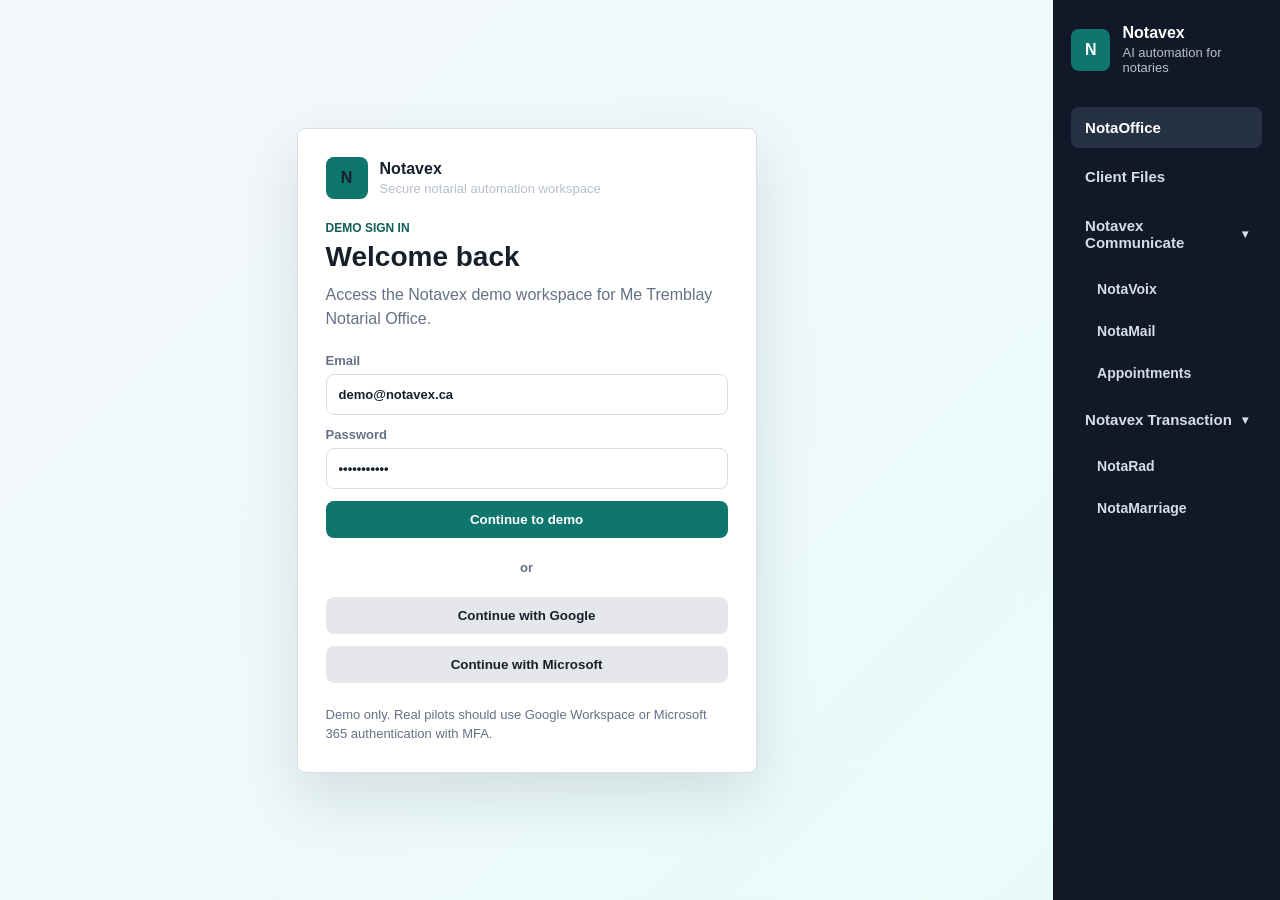
==== commit 897f4e5d: "Update client files filters" ====
--- a/notarix-mockup/index.html
+++ b/notarix-mockup/index.html
@@ -51,7 +51,7 @@
     </div>
     <nav>
       <button class="nav active" data-view="office">NotaOffice</button>
-      <button class="nav" data-view="clients">Client Portal</button>
+      <button class="nav" data-view="clients">Client Files</button>
       <button class="nav nav-parent" id="toggleCommunicate" type="button" aria-expanded="true">Notavex Communicate</button>
       <div class="nav-group" id="communicateGroup">
         <button class="nav nav-child" data-view="voix">NotaVoix</button>
@@ -121,28 +121,40 @@
         <section class="panel client-list-panel">
           <div class="mail-list-head">
             <h2>Client Files</h2>
-            <span>Search by client or matter</span>
-          </div>
-          <div class="client-search">
-            <input type="search" value="succession">
+            <span>Filter by status and search by name</span>
+          </div>
+          <div class="client-filters">
+            <label>
+              Name
+              <input id="clientNameSearch" type="search" placeholder="Search client name">
+            </label>
+            <label>
+              Status
+              <select id="clientStatusFilter">
+                <option value="all">All statuses</option>
+                <option value="open">Open</option>
+                <option value="scheduled">Scheduled</option>
+                <option value="follow-up">Follow-up</option>
+              </select>
+            </label>
           </div>
           <div class="client-list">
-            <button class="client-row active" data-client="amelie">
+            <button class="client-row active" data-client="amelie" data-status="open">
               <strong>Amelie Roy</strong>
               <span>Succession - Estate of Jean Roy</span>
               <em>Calls, emails, documents, billable time</em>
             </button>
-            <button class="client-row" data-client="mariana">
+            <button class="client-row" data-client="mariana" data-status="open">
               <strong>Mariana Costa</strong>
               <span>Real estate purchase</span>
               <em>WhatsApp, call, secure upload</em>
             </button>
-            <button class="client-row" data-client="claire">
+            <button class="client-row" data-client="claire" data-status="scheduled">
               <strong>Claire Bouchard</strong>
               <span>Testament & Mandate</span>
               <em>Appointment, checklist, draft notes</em>
             </button>
-            <button class="client-row" data-client="marc">
+            <button class="client-row" data-client="marc" data-status="follow-up">
               <strong>Marc Lavoie</strong>
               <span>Quittance follow-up</span>
               <em>NotaRad, email, registry status</em>
@@ -192,7 +204,7 @@
               <tbody id="clientRecords">
                 <tr><td>Succession follow-up call</td><td>Billable time</td><td>0.50 h</td><td>NotaVoix</td></tr>
                 <tr><td>Succession checklist</td><td>Email draft</td><td>Ready</td><td>NotaMail</td></tr>
-                <tr><td>Estate intake</td><td>Document request</td><td>Pending client</td><td>Client Portal</td></tr>
+                <tr><td>Estate intake</td><td>Document request</td><td>Pending client</td><td>Client Files</td></tr>
               </tbody>
             </table>
           </section>
--- a/notarix-mockup/styles.css
+++ b/notarix-mockup/styles.css
@@ -398,11 +398,23 @@
   gap: 10px;
 }
 
-.client-search {
+.client-filters {
+  display: grid;
+  grid-template-columns: 1fr;
+  gap: 10px;
   margin-bottom: 12px;
 }
 
-.client-search input {
+.client-filters label {
+  display: grid;
+  gap: 6px;
+  color: var(--muted);
+  font-size: 13px;
+  font-weight: 700;
+}
+
+.client-filters input,
+.client-filters select {
   width: 100%;
   border: 1px solid var(--line);
   border-radius: 8px;
